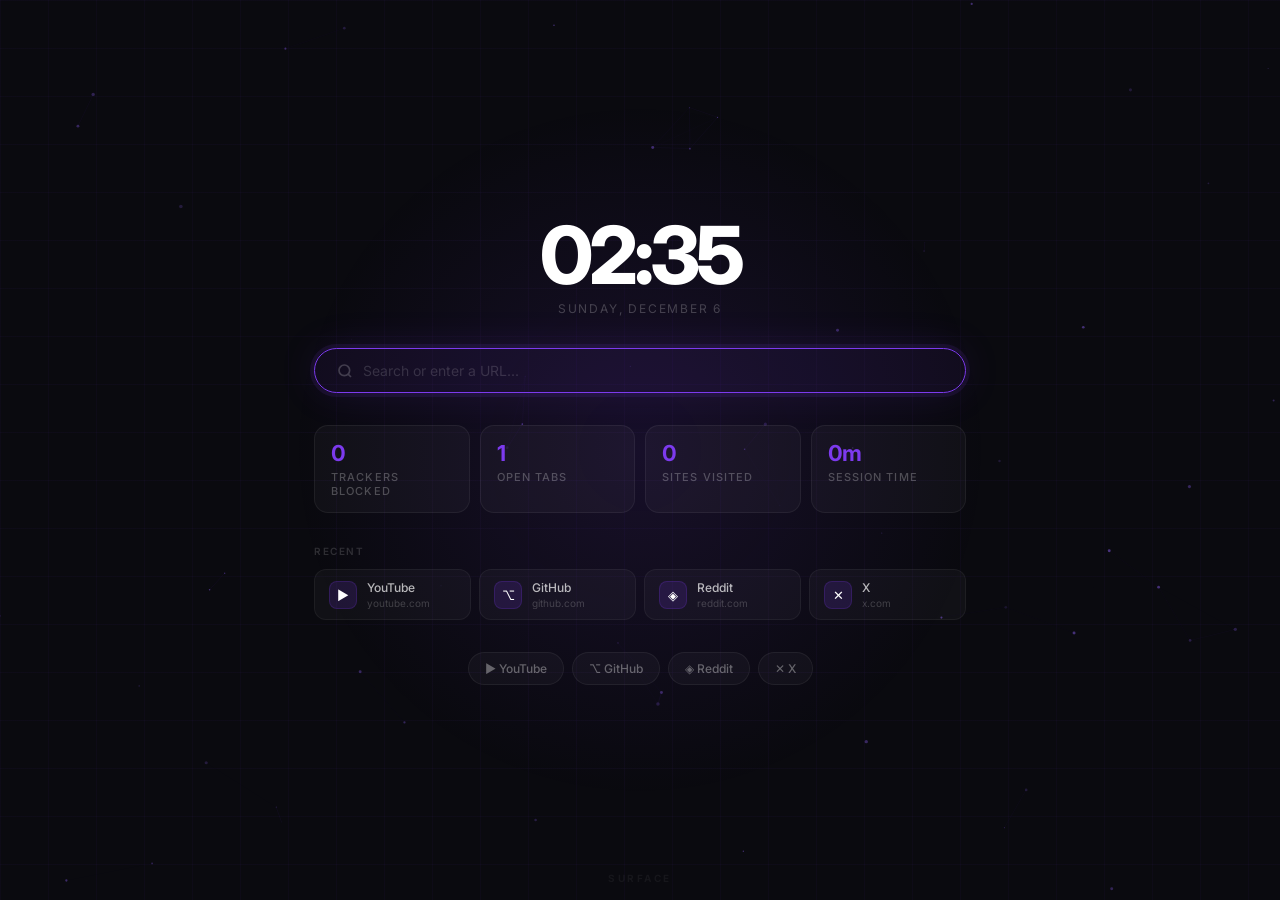
==== ui/home.html @ c0ec22f1 "test" ====
<!DOCTYPE html>
<html lang="en">
  <head>
    <meta charset="UTF-8" />
    <meta name="viewport" content="width=device-width, initial-scale=1.0" />
    <title>New Tab</title>
    <style>
      @import url('https://fonts.googleapis.com/css2?family=Inter:wght@300;400;500;600;700;800&display=swap');

      * { margin: 0; padding: 0; box-sizing: border-box; }

      body {
        background: #0a0a0f;
        color: #fff;
        font-family: 'Inter', sans-serif;
        height: 100vh;
        overflow: hidden;
        display: flex;
        flex-direction: column;
        align-items: center;
        justify-content: center;
        gap: 32px;
      }

      /* GRID */
      .grid {
        position: fixed;
        inset: 0;
        background-image:
          linear-gradient(rgba(124, 58, 237, 0.04) 1px, transparent 1px),
          linear-gradient(90deg, rgba(124, 58, 237, 0.04) 1px, transparent 1px);
        background-size: 48px 48px;
        pointer-events: none;
        z-index: 0;
      }

      /* PARTICLES */
      canvas {
        position: fixed;
        inset: 0;
        pointer-events: none;
        z-index: 0;
      }

      /* GLOW */
      .glow {
        position: fixed;
        width: 700px;
        height: 700px;
        border-radius: 50%;
        background: radial-gradient(ellipse, rgba(124, 58, 237, 0.12) 0%, transparent 70%);
        top: 50%;
        left: 50%;
        transform: translate(-50%, -50%);
        pointer-events: none;
        z-index: 0;
      }

      .content {
        position: relative;
        z-index: 1;
        display: flex;
        flex-direction: column;
        align-items: center;
        gap: 32px;
        width: 100%;
        max-width: 700px;
        padding: 0 24px;
      }

      /* CLOCK */
      .top {
        display: flex;
        flex-direction: column;
        align-items: center;
        gap: 6px;
      }

      .clock {
        font-size: 80px;
        font-weight: 800;
        letter-spacing: -4px;
        color: #fff;
        line-height: 1;
      }

      .date {
        font-size: 12px;
        font-weight: 400;
        color: rgba(255,255,255,0.22);
        letter-spacing: 0.15em;
        text-transform: uppercase;
      }

      /* SEARCH */
      .search-box {
        display: flex;
        align-items: center;
        gap: 10px;
        background: rgba(255,255,255,0.03);
        border: 1px solid rgba(255,255,255,0.07);
        border-radius: 999px;
        padding: 13px 22px;
        transition: all 0.2s;
        width: 100%;
      }

      .search-box:focus-within {
        border-color: #7c3aed;
        background: rgba(124, 58, 237, 0.07);
        box-shadow: 0 0 0 4px rgba(124, 58, 237, 0.1),
                    0 0 40px rgba(124, 58, 237, 0.12);
      }

      .search-box svg { opacity: 0.2; flex-shrink: 0; }

      .search-box input {
        flex: 1;
        background: none;
        border: none;
        outline: none;
        color: #fff;
        font-size: 14px;
        font-family: 'Inter', sans-serif;
      }

      .search-box input::placeholder { color: rgba(255,255,255,0.15); }

      /* STATS */
      .stats {
        display: flex;
        gap: 10px;
        width: 100%;
      }

      .stat {
        flex: 1;
        background: rgba(255,255,255,0.03);
        border: 1px solid rgba(255,255,255,0.06);
        border-radius: 14px;
        padding: 14px 16px;
        display: flex;
        flex-direction: column;
        gap: 4px;
        transition: all 0.2s;
      }

      .stat:hover {
        background: rgba(124, 58, 237, 0.08);
        border-color: rgba(124, 58, 237, 0.2);
      }

      .stat-value {
        font-size: 22px;
        font-weight: 700;
        color: #fff;
        letter-spacing: -0.5px;
      }

      .stat-value span {
        color: #7c3aed;
      }

      .stat-label {
        font-size: 11px;
        font-weight: 500;
        color: rgba(255,255,255,0.25);
        text-transform: uppercase;
        letter-spacing: 0.1em;
      }

      /* RECENT SITES */
      .section-label {
        width: 100%;
        font-size: 10px;
        font-weight: 600;
        color: rgba(255,255,255,0.15);
        text-transform: uppercase;
        letter-spacing: 0.15em;
        margin-bottom: -20px;
      }

      .recents {
        display: flex;
        gap: 8px;
        width: 100%;
      }

      .recent {
        flex: 1;
        display: flex;
        align-items: center;
        gap: 10px;
        padding: 10px 14px;
        background: rgba(255,255,255,0.03);
        border: 1px solid rgba(255,255,255,0.05);
        border-radius: 12px;
        cursor: pointer;
        transition: all 0.2s;
        overflow: hidden;
        min-width: 0;
      }

      .recent:hover {
        background: rgba(124, 58, 237, 0.08);
        border-color: rgba(124, 58, 237, 0.2);
        transform: translateY(-1px);
      }

      .recent-favicon {
        width: 28px;
        height: 28px;
        border-radius: 8px;
        background: rgba(124, 58, 237, 0.15);
        border: 1px solid rgba(124, 58, 237, 0.2);
        display: flex;
        align-items: center;
        justify-content: center;
        font-size: 13px;
        flex-shrink: 0;
      }

      .recent-info {
        display: flex;
        flex-direction: column;
        gap: 2px;
        min-width: 0;
      }

      .recent-title {
        font-size: 12px;
        font-weight: 500;
        color: rgba(255,255,255,0.7);
        white-space: nowrap;
        overflow: hidden;
        text-overflow: ellipsis;
      }

      .recent-url {
        font-size: 10px;
        color: rgba(255,255,255,0.2);
        white-space: nowrap;
        overflow: hidden;
        text-overflow: ellipsis;
      }

      /* SHORTCUTS */
      .shortcuts {
        display: flex;
        gap: 8px;
      }

      .shortcut {
        display: flex;
        align-items: center;
        gap: 8px;
        padding: 8px 16px;
        background: rgba(255,255,255,0.03);
        border: 1px solid rgba(255,255,255,0.06);
        border-radius: 999px;
        cursor: pointer;
        transition: all 0.2s;
        font-size: 12px;
        font-weight: 500;
        color: rgba(255,255,255,0.35);
      }

      .shortcut:hover {
        background: #7c3aed;
        border-color: transparent;
        color: #fff;
        transform: translateY(-1px);
      }

      .wordmark {
        position: fixed;
        bottom: 16px;
        font-size: 10px;
        font-weight: 700;
        letter-spacing: 0.25em;
        color: rgba(255,255,255,0.05);
        text-transform: uppercase;
        z-index: 1;
      }
    </style>
  </head>
  <body>
    <div class="grid"></div>
    <canvas id="particles"></canvas>
    <div class="glow"></div>

    <div class="content">
      <div class="top">
        <div class="clock" id="clock">00:00</div>
        <div class="date" id="date"></div>
      </div>

      <div class="search-box">
        <svg width="16" height="16" viewBox="0 0 24 24" fill="none" stroke="white" stroke-width="2.5">
          <circle cx="11" cy="11" r="8"/><path d="m21 21-4.35-4.35"/>
        </svg>
        <input id="search-input" type="text" placeholder="Search or enter a URL..." autofocus />
      </div>

      <div class="stats">
        <div class="stat">
          <div class="stat-value" id="stat-blocked"><span>0</span></div>
          <div class="stat-label">Trackers Blocked</div>
        </div>
        <div class="stat">
          <div class="stat-value" id="stat-tabs"><span>1</span></div>
          <div class="stat-label">Open Tabs</div>
        </div>
        <div class="stat">
          <div class="stat-value" id="stat-sites"><span>0</span></div>
          <div class="stat-label">Sites Visited</div>
        </div>
        <div class="stat">
          <div class="stat-value" id="stat-time"><span>0m</span></div>
          <div class="stat-label">Session Time</div>
        </div>
      </div>

      <div class="section-label">Recent</div>
      <div class="recents" id="recents">
        <div class="recent" onclick="go('https://youtube.com')">
          <div class="recent-favicon">▶</div>
          <div class="recent-info">
            <div class="recent-title">YouTube</div>
            <div class="recent-url">youtube.com</div>
          </div>
        </div>
        <div class="recent" onclick="go('https://github.com')">
          <div class="recent-favicon">⌥</div>
          <div class="recent-info">
            <div class="recent-title">GitHub</div>
            <div class="recent-url">github.com</div>
          </div>
        </div>
        <div class="recent" onclick="go('https://reddit.com')">
          <div class="recent-favicon">◈</div>
          <div class="recent-info">
            <div class="recent-title">Reddit</div>
            <div class="recent-url">reddit.com</div>
          </div>
        </div>
        <div class="recent" onclick="go('https://x.com')">
          <div class="recent-favicon">✕</div>
          <div class="recent-info">
            <div class="recent-title">X</div>
            <div class="recent-url">x.com</div>
          </div>
        </div>
      </div>

      <div class="shortcuts">
        <div class="shortcut" onclick="go('https://youtube.com')">▶ YouTube</div>
        <div class="shortcut" onclick="go('https://github.com')">⌥ GitHub</div>
        <div class="shortcut" onclick="go('https://reddit.com')">◈ Reddit</div>
        <div class="shortcut" onclick="go('https://x.com')">✕ X</div>
      </div>
    </div>

    <div class="wordmark">Surface</div>

    <script>
      // CLOCK
      function updateClock() {
        const now = new Date();
        const h = String(now.getHours()).padStart(2, '0');
        const m = String(now.getMinutes()).padStart(2, '0');
        document.getElementById('clock').textContent = `${h}:${m}`;
        const days = ['Sunday','Monday','Tuesday','Wednesday','Thursday','Friday','Saturday'];
        const months = ['January','February','March','April','May','June','July','August','September','October','November','December'];
        document.getElementById('date').textContent =
          `${days[now.getDay()]}, ${months[now.getMonth()]} ${now.getDate()}`;
      }
      updateClock();
      setInterval(updateClock, 1000);

      // SESSION TIMER
      const sessionStart = Date.now();
      setInterval(() => {
        const mins = Math.floor((Date.now() - sessionStart) / 60000);
        document.getElementById('stat-time').innerHTML = `<span>${mins}m</span>`;
      }, 10000);

      // PARTICLES
      const canvas = document.getElementById('particles');
      const ctx = canvas.getContext('2d');
      canvas.width = window.innerWidth;
      canvas.height = window.innerHeight;

      const particles = Array.from({ length: 60 }, () => ({
        x: Math.random() * canvas.width,
        y: Math.random() * canvas.height,
        r: Math.random() * 1.5 + 0.3,
        dx: (Math.random() - 0.5) * 0.3,
        dy: (Math.random() - 0.5) * 0.3,
        alpha: Math.random() * 0.4 + 0.1,
      }));

      function drawParticles() {
        ctx.clearRect(0, 0, canvas.width, canvas.height);
        particles.forEach(p => {
          ctx.beginPath();
          ctx.arc(p.x, p.y, p.r, 0, Math.PI * 2);
          ctx.fillStyle = `rgba(147, 100, 255, ${p.alpha})`;
          ctx.fill();
          p.x += p.dx;
          p.y += p.dy;
          if (p.x < 0 || p.x > canvas.width) p.dx *= -1;
          if (p.y < 0 || p.y > canvas.height) p.dy *= -1;
        });

        // draw lines between close particles
        for (let i = 0; i < particles.length; i++) {
          for (let j = i + 1; j < particles.length; j++) {
            const dx = particles[i].x - particles[j].x;
            const dy = particles[i].y - particles[j].y;
            const dist = Math.sqrt(dx * dx + dy * dy);
            if (dist < 100) {
              ctx.beginPath();
              ctx.moveTo(particles[i].x, particles[i].y);
              ctx.lineTo(particles[j].x, particles[j].y);
              ctx.strokeStyle = `rgba(124, 58, 237, ${0.12 * (1 - dist / 100)})`;
              ctx.lineWidth = 0.5;
              ctx.stroke();
            }
          }
        }
        requestAnimationFrame(drawParticles);
      }
      drawParticles();

      window.addEventListener('resize', () => {
        canvas.width = window.innerWidth;
        canvas.height = window.innerHeight;
      });

      // SEARCH
      document.getElementById('search-input').addEventListener('keydown', e => {
        if (e.key === 'Enter') go(e.target.value);
      });

      function go(url) {
        window.parent.postMessage({ type: 'navigate', url }, '*');
      }
    </script>
  </body>
</html>
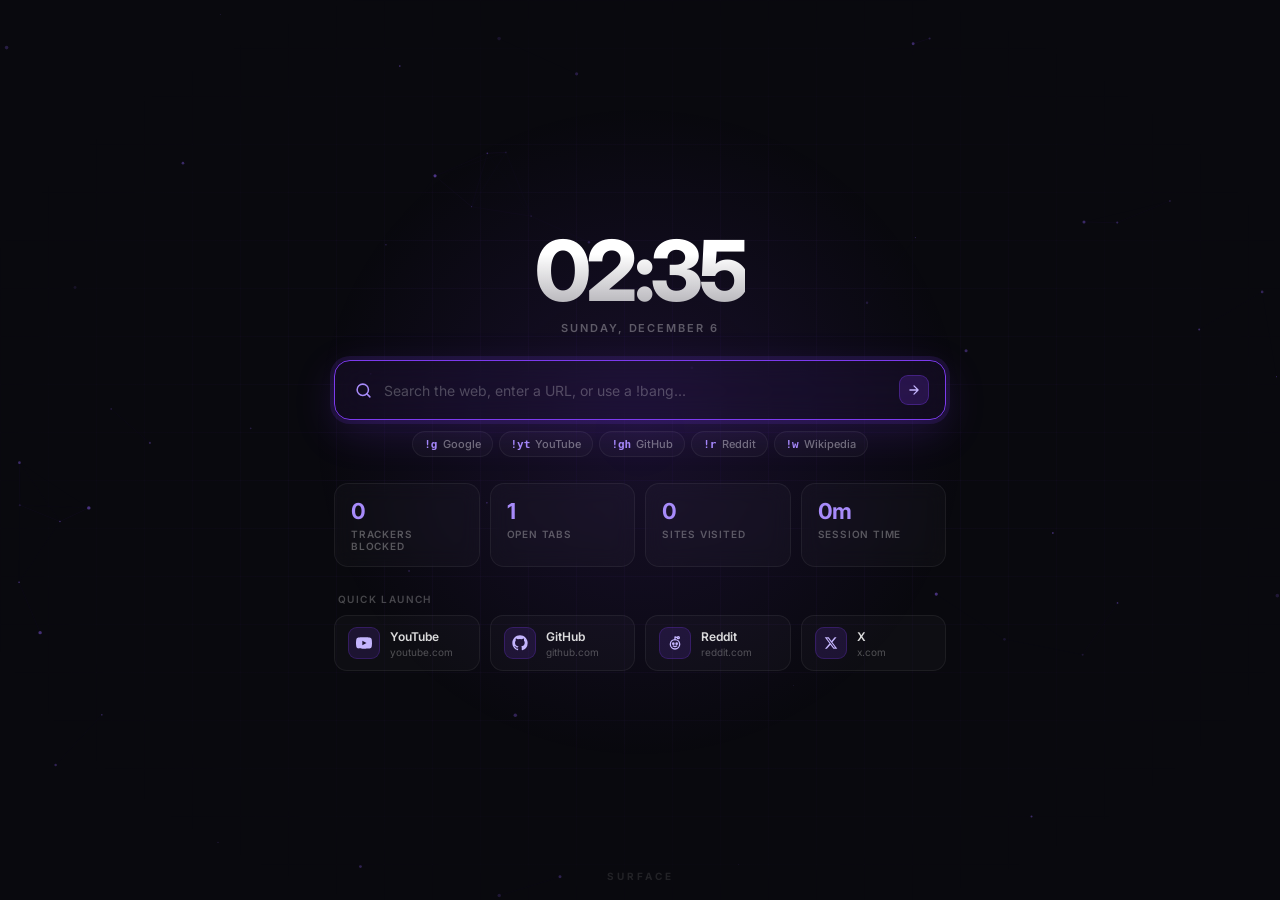
==== commit c9e1703c: "test" ====
--- a/ui/home.html
+++ b/ui/home.html
@@ -7,19 +7,18 @@
     <style>
       @import url('https://fonts.googleapis.com/css2?family=Inter:wght@300;400;500;600;700;800&display=swap');
 
-      * { margin: 0; padding: 0; box-sizing: border-box; }
+      * { margin: 0; padding: 0; box-sizing: border-box; user-select: none; }
 
       body {
-        background: #0a0a0f;
+        background: #09090e;
         color: #fff;
-        font-family: 'Inter', sans-serif;
+        font-family: 'Inter', -apple-system, BlinkMacSystemFont, sans-serif;
         height: 100vh;
         overflow: hidden;
         display: flex;
         flex-direction: column;
         align-items: center;
         justify-content: center;
-        gap: 32px;
       }
 
       /* GRID */
@@ -27,9 +26,11 @@
         position: fixed;
         inset: 0;
         background-image:
-          linear-gradient(rgba(124, 58, 237, 0.04) 1px, transparent 1px),
-          linear-gradient(90deg, rgba(124, 58, 237, 0.04) 1px, transparent 1px);
+          linear-gradient(rgba(124, 58, 237, 0.035) 1px, transparent 1px),
+          linear-gradient(90deg, rgba(124, 58, 237, 0.035) 1px, transparent 1px);
         background-size: 48px 48px;
+        mask-image: radial-gradient(ellipse at center, black 35%, transparent 80%);
+        -webkit-mask-image: radial-gradient(ellipse at center, black 35%, transparent 80%);
         pointer-events: none;
         z-index: 0;
       }
@@ -45,11 +46,11 @@
       /* GLOW */
       .glow {
         position: fixed;
-        width: 700px;
-        height: 700px;
+        width: 680px;
+        height: 680px;
         border-radius: 50%;
-        background: radial-gradient(ellipse, rgba(124, 58, 237, 0.12) 0%, transparent 70%);
-        top: 50%;
+        background: radial-gradient(circle, rgba(124, 58, 237, 0.13) 0%, transparent 68%);
+        top: 48%;
         left: 50%;
         transform: translate(-50%, -50%);
         pointer-events: none;
@@ -62,9 +63,9 @@
         display: flex;
         flex-direction: column;
         align-items: center;
-        gap: 32px;
+        gap: 26px;
         width: 100%;
-        max-width: 700px;
+        max-width: 660px;
         padding: 0 24px;
       }
 
@@ -73,46 +74,66 @@
         display: flex;
         flex-direction: column;
         align-items: center;
-        gap: 6px;
+        gap: 8px;
       }
 
       .clock {
-        font-size: 80px;
+        font-size: 84px;
         font-weight: 800;
-        letter-spacing: -4px;
-        color: #fff;
+        letter-spacing: -4.5px;
+        background: linear-gradient(180deg, #ffffff 30%, rgba(255, 255, 255, 0.65) 100%);
+        -webkit-background-clip: text;
+        -webkit-text-fill-color: transparent;
         line-height: 1;
       }
 
       .date {
-        font-size: 12px;
-        font-weight: 400;
-        color: rgba(255,255,255,0.22);
-        letter-spacing: 0.15em;
+        font-size: 11px;
+        font-weight: 600;
+        color: rgba(255, 255, 255, 0.32);
+        letter-spacing: 0.18em;
         text-transform: uppercase;
       }
 
       /* SEARCH */
+      .search-container {
+        width: 100%;
+        display: flex;
+        flex-direction: column;
+        gap: 10px;
+      }
+
       .search-box {
         display: flex;
         align-items: center;
-        gap: 10px;
-        background: rgba(255,255,255,0.03);
-        border: 1px solid rgba(255,255,255,0.07);
-        border-radius: 999px;
-        padding: 13px 22px;
-        transition: all 0.2s;
+        gap: 12px;
+        background: rgba(255, 255, 255, 0.035);
+        backdrop-filter: blur(16px);
+        border: 1px solid rgba(255, 255, 255, 0.08);
+        border-radius: 16px;
+        padding: 14px 16px 14px 20px;
+        transition: all 0.22s cubic-bezier(0.16, 1, 0.3, 1);
         width: 100%;
+        box-shadow: 0 8px 32px rgba(0, 0, 0, 0.3);
       }
 
       .search-box:focus-within {
         border-color: #7c3aed;
         background: rgba(124, 58, 237, 0.07);
-        box-shadow: 0 0 0 4px rgba(124, 58, 237, 0.1),
-                    0 0 40px rgba(124, 58, 237, 0.12);
-      }
-
-      .search-box svg { opacity: 0.2; flex-shrink: 0; }
+        box-shadow: 0 0 0 4px rgba(124, 58, 237, 0.14),
+                    0 12px 40px rgba(124, 58, 237, 0.18);
+        transform: translateY(-1px);
+      }
+
+      .search-icon {
+        color: rgba(255, 255, 255, 0.35);
+        flex-shrink: 0;
+        transition: color 0.2s;
+      }
+
+      .search-box:focus-within .search-icon {
+        color: #a78bfa;
+      }
 
       .search-box input {
         flex: 1;
@@ -122,21 +143,81 @@
         color: #fff;
         font-size: 14px;
         font-family: 'Inter', sans-serif;
-      }
-
-      .search-box input::placeholder { color: rgba(255,255,255,0.15); }
+        user-select: text;
+      }
+
+      .search-box input::placeholder {
+        color: rgba(255, 255, 255, 0.25);
+      }
+
+      .search-submit {
+        background: rgba(124, 58, 237, 0.2);
+        border: 1px solid rgba(124, 58, 237, 0.35);
+        color: #c4b5fd;
+        width: 30px;
+        height: 30px;
+        border-radius: 9px;
+        display: flex;
+        align-items: center;
+        justify-content: center;
+        cursor: pointer;
+        transition: all 0.15s;
+      }
+
+      .search-submit:hover {
+        background: #7c3aed;
+        color: #fff;
+      }
+
+      /* BANG CHIPS */
+      .bang-bar {
+        display: flex;
+        align-items: center;
+        justify-content: center;
+        gap: 6px;
+        flex-wrap: wrap;
+      }
+
+      .bang-chip {
+        display: inline-flex;
+        align-items: center;
+        gap: 5px;
+        padding: 5px 11px;
+        background: rgba(255, 255, 255, 0.025);
+        border: 1px solid rgba(255, 255, 255, 0.06);
+        border-radius: 999px;
+        font-size: 11px;
+        font-weight: 500;
+        color: rgba(255, 255, 255, 0.4);
+        cursor: pointer;
+        transition: all 0.15s;
+      }
+
+      .bang-chip code {
+        color: #a78bfa;
+        font-family: monospace;
+        font-weight: 700;
+      }
+
+      .bang-chip:hover {
+        background: rgba(124, 58, 237, 0.14);
+        border-color: rgba(124, 58, 237, 0.35);
+        color: #fff;
+        transform: translateY(-1px);
+      }
 
       /* STATS */
       .stats {
-        display: flex;
+        display: grid;
+        grid-template-columns: repeat(4, 1fr);
         gap: 10px;
         width: 100%;
       }
 
       .stat {
-        flex: 1;
-        background: rgba(255,255,255,0.03);
-        border: 1px solid rgba(255,255,255,0.06);
+        background: rgba(255, 255, 255, 0.025);
+        backdrop-filter: blur(10px);
+        border: 1px solid rgba(255, 255, 255, 0.06);
         border-radius: 14px;
         padding: 14px 16px;
         display: flex;
@@ -146,8 +227,9 @@
       }
 
       .stat:hover {
-        background: rgba(124, 58, 237, 0.08);
-        border-color: rgba(124, 58, 237, 0.2);
+        background: rgba(124, 58, 237, 0.07);
+        border-color: rgba(124, 58, 237, 0.22);
+        transform: translateY(-2px);
       }
 
       .stat-value {
@@ -158,65 +240,72 @@
       }
 
       .stat-value span {
-        color: #7c3aed;
+        color: #a78bfa;
       }
 
       .stat-label {
-        font-size: 11px;
-        font-weight: 500;
-        color: rgba(255,255,255,0.25);
-        text-transform: uppercase;
-        letter-spacing: 0.1em;
-      }
-
-      /* RECENT SITES */
-      .section-label {
-        width: 100%;
         font-size: 10px;
         font-weight: 600;
-        color: rgba(255,255,255,0.15);
+        color: rgba(255, 255, 255, 0.3);
         text-transform: uppercase;
-        letter-spacing: 0.15em;
-        margin-bottom: -20px;
+        letter-spacing: 0.08em;
+      }
+
+      /* PINNED SITES */
+      .section-wrapper {
+        width: 100%;
+        display: flex;
+        flex-direction: column;
+        gap: 10px;
+      }
+
+      .section-label {
+        font-size: 10px;
+        font-weight: 600;
+        color: rgba(255, 255, 255, 0.25);
+        text-transform: uppercase;
+        letter-spacing: 0.14em;
+        padding-left: 4px;
       }
 
       .recents {
-        display: flex;
-        gap: 8px;
+        display: grid;
+        grid-template-columns: repeat(4, 1fr);
+        gap: 10px;
         width: 100%;
       }
 
       .recent {
-        flex: 1;
         display: flex;
         align-items: center;
         gap: 10px;
-        padding: 10px 14px;
-        background: rgba(255,255,255,0.03);
-        border: 1px solid rgba(255,255,255,0.05);
-        border-radius: 12px;
+        padding: 11px 13px;
+        background: rgba(255, 255, 255, 0.025);
+        border: 1px solid rgba(255, 255, 255, 0.06);
+        border-radius: 13px;
         cursor: pointer;
-        transition: all 0.2s;
+        transition: all 0.18s cubic-bezier(0.16, 1, 0.3, 1);
         overflow: hidden;
         min-width: 0;
       }
 
       .recent:hover {
-        background: rgba(124, 58, 237, 0.08);
-        border-color: rgba(124, 58, 237, 0.2);
-        transform: translateY(-1px);
+        background: rgba(124, 58, 237, 0.1);
+        border-color: rgba(124, 58, 237, 0.3);
+        transform: translateY(-2px);
+        box-shadow: 0 6px 20px rgba(0, 0, 0, 0.25);
       }
 
       .recent-favicon {
-        width: 28px;
-        height: 28px;
-        border-radius: 8px;
-        background: rgba(124, 58, 237, 0.15);
-        border: 1px solid rgba(124, 58, 237, 0.2);
+        width: 32px;
+        height: 32px;
+        border-radius: 9px;
+        background: rgba(124, 58, 237, 0.14);
+        border: 1px solid rgba(124, 58, 237, 0.25);
+        color: #c4b5fd;
         display: flex;
         align-items: center;
         justify-content: center;
-        font-size: 13px;
         flex-shrink: 0;
       }
 
@@ -229,8 +318,8 @@
 
       .recent-title {
         font-size: 12px;
-        font-weight: 500;
-        color: rgba(255,255,255,0.7);
+        font-weight: 600;
+        color: rgba(255, 255, 255, 0.85);
         white-space: nowrap;
         overflow: hidden;
         text-overflow: ellipsis;
@@ -238,47 +327,19 @@
 
       .recent-url {
         font-size: 10px;
-        color: rgba(255,255,255,0.2);
+        color: rgba(255, 255, 255, 0.28);
         white-space: nowrap;
         overflow: hidden;
         text-overflow: ellipsis;
       }
 
-      /* SHORTCUTS */
-      .shortcuts {
-        display: flex;
-        gap: 8px;
-      }
-
-      .shortcut {
-        display: flex;
-        align-items: center;
-        gap: 8px;
-        padding: 8px 16px;
-        background: rgba(255,255,255,0.03);
-        border: 1px solid rgba(255,255,255,0.06);
-        border-radius: 999px;
-        cursor: pointer;
-        transition: all 0.2s;
-        font-size: 12px;
-        font-weight: 500;
-        color: rgba(255,255,255,0.35);
-      }
-
-      .shortcut:hover {
-        background: #7c3aed;
-        border-color: transparent;
-        color: #fff;
-        transform: translateY(-1px);
-      }
-
       .wordmark {
         position: fixed;
-        bottom: 16px;
+        bottom: 18px;
         font-size: 10px;
         font-weight: 700;
-        letter-spacing: 0.25em;
-        color: rgba(255,255,255,0.05);
+        letter-spacing: 0.3em;
+        color: rgba(255, 255, 255, 0.1);
         text-transform: uppercase;
         z-index: 1;
       }
@@ -295,11 +356,26 @@
         <div class="date" id="date"></div>
       </div>
 
-      <div class="search-box">
-        <svg width="16" height="16" viewBox="0 0 24 24" fill="none" stroke="white" stroke-width="2.5">
-          <circle cx="11" cy="11" r="8"/><path d="m21 21-4.35-4.35"/>
-        </svg>
-        <input id="search-input" type="text" placeholder="Search or enter a URL..." autofocus />
+      <div class="search-container">
+        <div class="search-box">
+          <svg class="search-icon" width="17" height="17" viewBox="0 0 24 24" fill="none" stroke="currentColor" stroke-width="2.2" stroke-linecap="round">
+            <circle cx="11" cy="11" r="8"/><path d="m21 21-4.35-4.35"/>
+          </svg>
+          <input id="search-input" type="text" placeholder="Search the web, enter a URL, or use a !bang..." autofocus autocomplete="off" spellcheck="false" />
+          <button class="search-submit" id="search-btn" title="Go">
+            <svg width="14" height="14" viewBox="0 0 24 24" fill="none" stroke="currentColor" stroke-width="2.2" stroke-linecap="round" stroke-linejoin="round">
+              <path d="M5 12h14M12 5l7 7-7 7"/>
+            </svg>
+          </button>
+        </div>
+
+        <div class="bang-bar">
+          <div class="bang-chip" onclick="useBang('!g ')"><code>!g</code> Google</div>
+          <div class="bang-chip" onclick="useBang('!yt ')"><code>!yt</code> YouTube</div>
+          <div class="bang-chip" onclick="useBang('!gh ')"><code>!gh</code> GitHub</div>
+          <div class="bang-chip" onclick="useBang('!r ')"><code>!r</code> Reddit</div>
+          <div class="bang-chip" onclick="useBang('!w ')"><code>!w</code> Wikipedia</div>
+        </div>
       </div>
 
       <div class="stats">
@@ -321,43 +397,62 @@
         </div>
       </div>
 
-      <div class="section-label">Recent</div>
-      <div class="recents" id="recents">
-        <div class="recent" onclick="go('https://youtube.com')">
-          <div class="recent-favicon">▶</div>
-          <div class="recent-info">
-            <div class="recent-title">YouTube</div>
-            <div class="recent-url">youtube.com</div>
+      <div class="section-wrapper">
+        <div class="section-label">Quick Launch</div>
+        <div class="recents" id="recents">
+          <div class="recent" onclick="go('https://youtube.com')">
+            <div class="recent-favicon">
+              <svg width="16" height="16" viewBox="0 0 24 24" fill="currentColor">
+                <path d="M23.5 6.2a3 3 0 0 0-2.1-2.1C19.5 3.5 12 3.5 12 3.5s-7.5 0-9.4.6A3 3 0 0 0 .5 6.2 31.5 31.5 0 0 0 0 12a31.5 31.5 0 0 0 .5 5.8 3 3 0 0 0 2.1 2.1c1.9.6 9.4.6 9.4.6s7.5 0 9.4-.6a3 3 0 0 0 2.1-2.1c.5-1.9.5-5.8.5-5.8s0-3.9-.5-5.8zM9.5 15.5v-7l6.3 3.5-6.3 3.5z"/>
+              </svg>
+            </div>
+            <div class="recent-info">
+              <div class="recent-title">YouTube</div>
+              <div class="recent-url">youtube.com</div>
+            </div>
           </div>
-        </div>
-        <div class="recent" onclick="go('https://github.com')">
-          <div class="recent-favicon">⌥</div>
-          <div class="recent-info">
-            <div class="recent-title">GitHub</div>
-            <div class="recent-url">github.com</div>
+
+          <div class="recent" onclick="go('https://github.com')">
+            <div class="recent-favicon">
+              <svg width="16" height="16" viewBox="0 0 24 24" fill="currentColor">
+                <path d="M12 .5C5.65.5.5 5.65.5 12c0 5.1 3.3 9.4 7.9 10.9.6.1.8-.25.8-.55v-2c-3.2.7-3.9-1.5-3.9-1.5-.5-1.3-1.3-1.7-1.3-1.7-1-.7.1-.7.1-.7 1.1.1 1.7 1.2 1.7 1.2 1 1.7 2.7 1.2 3.3.9.1-.7.4-1.2.7-1.5-2.55-.3-5.25-1.3-5.25-5.7 0-1.25.45-2.3 1.2-3.1-.1-.3-.5-1.5.1-3.1 0 0 .95-.3 3.1 1.2a10.8 10.8 0 0 1 5.7 0c2.15-1.5 3.1-1.2 3.1-1.2.6 1.6.2 2.8.1 3.1.75.8 1.2 1.85 1.2 3.1 0 4.4-2.7 5.4-5.25 5.7.4.35.8 1.05.8 2.1v3.1c0 .3.2.65.8.55A11.5 11.5 0 0 0 23.5 12C23.5 5.65 18.35.5 12 .5z"/>
+              </svg>
+            </div>
+            <div class="recent-info">
+              <div class="recent-title">GitHub</div>
+              <div class="recent-url">github.com</div>
+            </div>
           </div>
-        </div>
-        <div class="recent" onclick="go('https://reddit.com')">
-          <div class="recent-favicon">◈</div>
-          <div class="recent-info">
-            <div class="recent-title">Reddit</div>
-            <div class="recent-url">reddit.com</div>
+
+          <div class="recent" onclick="go('https://reddit.com')">
+            <div class="recent-favicon">
+              <svg width="16" height="16" viewBox="0 0 24 24" fill="none" stroke="currentColor" stroke-width="2" stroke-linecap="round" stroke-linejoin="round">
+                <circle cx="12" cy="14" r="7"/>
+                <circle cx="9.5" cy="13" r="1" fill="currentColor"/>
+                <circle cx="14.5" cy="13" r="1" fill="currentColor"/>
+                <path d="M9.5 16.5c1.5 1 3.5 1 5 0"/>
+                <path d="M12 7V3l4 1"/>
+                <circle cx="17" cy="4" r="1.5"/>
+              </svg>
+            </div>
+            <div class="recent-info">
+              <div class="recent-title">Reddit</div>
+              <div class="recent-url">reddit.com</div>
+            </div>
           </div>
-        </div>
-        <div class="recent" onclick="go('https://x.com')">
-          <div class="recent-favicon">✕</div>
-          <div class="recent-info">
-            <div class="recent-title">X</div>
-            <div class="recent-url">x.com</div>
+
+          <div class="recent" onclick="go('https://x.com')">
+            <div class="recent-favicon">
+              <svg width="14" height="14" viewBox="0 0 24 24" fill="currentColor">
+                <path d="M18.244 2.25h3.308l-7.227 8.26 8.502 11.24H16.17l-5.214-6.817L4.99 21.75H1.68l7.73-8.835L1.254 2.25H8.08l4.713 6.231zm-1.161 17.52h1.833L7.084 4.126H5.117z"/>
+              </svg>
+            </div>
+            <div class="recent-info">
+              <div class="recent-title">X</div>
+              <div class="recent-url">x.com</div>
+            </div>
           </div>
         </div>
-      </div>
-
-      <div class="shortcuts">
-        <div class="shortcut" onclick="go('https://youtube.com')">▶ YouTube</div>
-        <div class="shortcut" onclick="go('https://github.com')">⌥ GitHub</div>
-        <div class="shortcut" onclick="go('https://reddit.com')">◈ Reddit</div>
-        <div class="shortcut" onclick="go('https://x.com')">✕ X</div>
       </div>
     </div>
 
@@ -383,20 +478,19 @@
       setInterval(() => {
         const mins = Math.floor((Date.now() - sessionStart) / 60000);
         document.getElementById('stat-time').innerHTML = `<span>${mins}m</span>`;
-      }, 10000);
+      }, 5000);
 
       // PARTICLES
       const canvas = document.getElementById('particles');
       const ctx = canvas.getContext('2d');
       canvas.width = window.innerWidth;
       canvas.height = window.innerHeight;
-
-      const particles = Array.from({ length: 60 }, () => ({
+      const particles = Array.from({ length: 55 }, () => ({
         x: Math.random() * canvas.width,
         y: Math.random() * canvas.height,
         r: Math.random() * 1.5 + 0.3,
-        dx: (Math.random() - 0.5) * 0.3,
-        dy: (Math.random() - 0.5) * 0.3,
+        dx: (Math.random() - 0.5) * 0.28,
+        dy: (Math.random() - 0.5) * 0.28,
         alpha: Math.random() * 0.4 + 0.1,
       }));
 
@@ -412,8 +506,6 @@
           if (p.x < 0 || p.x > canvas.width) p.dx *= -1;
           if (p.y < 0 || p.y > canvas.height) p.dy *= -1;
         });
-
-        // draw lines between close particles
         for (let i = 0; i < particles.length; i++) {
           for (let j = i + 1; j < particles.length; j++) {
             const dx = particles[i].x - particles[j].x;
@@ -432,20 +524,40 @@
         requestAnimationFrame(drawParticles);
       }
       drawParticles();
-
       window.addEventListener('resize', () => {
         canvas.width = window.innerWidth;
         canvas.height = window.innerHeight;
       });
 
-      // SEARCH
-      document.getElementById('search-input').addEventListener('keydown', e => {
+      // SEARCH & BANGS
+      const searchInput = document.getElementById('search-input');
+      searchInput.addEventListener('keydown', e => {
         if (e.key === 'Enter') go(e.target.value);
       });
+      document.getElementById('search-btn').addEventListener('click', () => {
+        go(searchInput.value);
+      });
+
+      function useBang(prefix) {
+        searchInput.value = prefix;
+        searchInput.focus();
+      }
 
       function go(url) {
+        if (!url || !url.trim()) return;
         window.parent.postMessage({ type: 'navigate', url }, '*');
       }
+
+      // SYNC STATS FROM PARENT
+      window.addEventListener('message', (event) => {
+        if (event.data && event.data.type === 'stats-update') {
+          document.getElementById('stat-tabs').innerHTML = `<span>${event.data.tabsCount}</span>`;
+          document.getElementById('stat-sites').innerHTML = `<span>${event.data.sitesVisited}</span>`;
+          document.getElementById('stat-blocked').innerHTML = `<span>${event.data.trackersBlocked}</span>`;
+        }
+      });
+
+      window.parent.postMessage({ type: 'request-stats' }, '*');
     </script>
   </body>
 </html>
